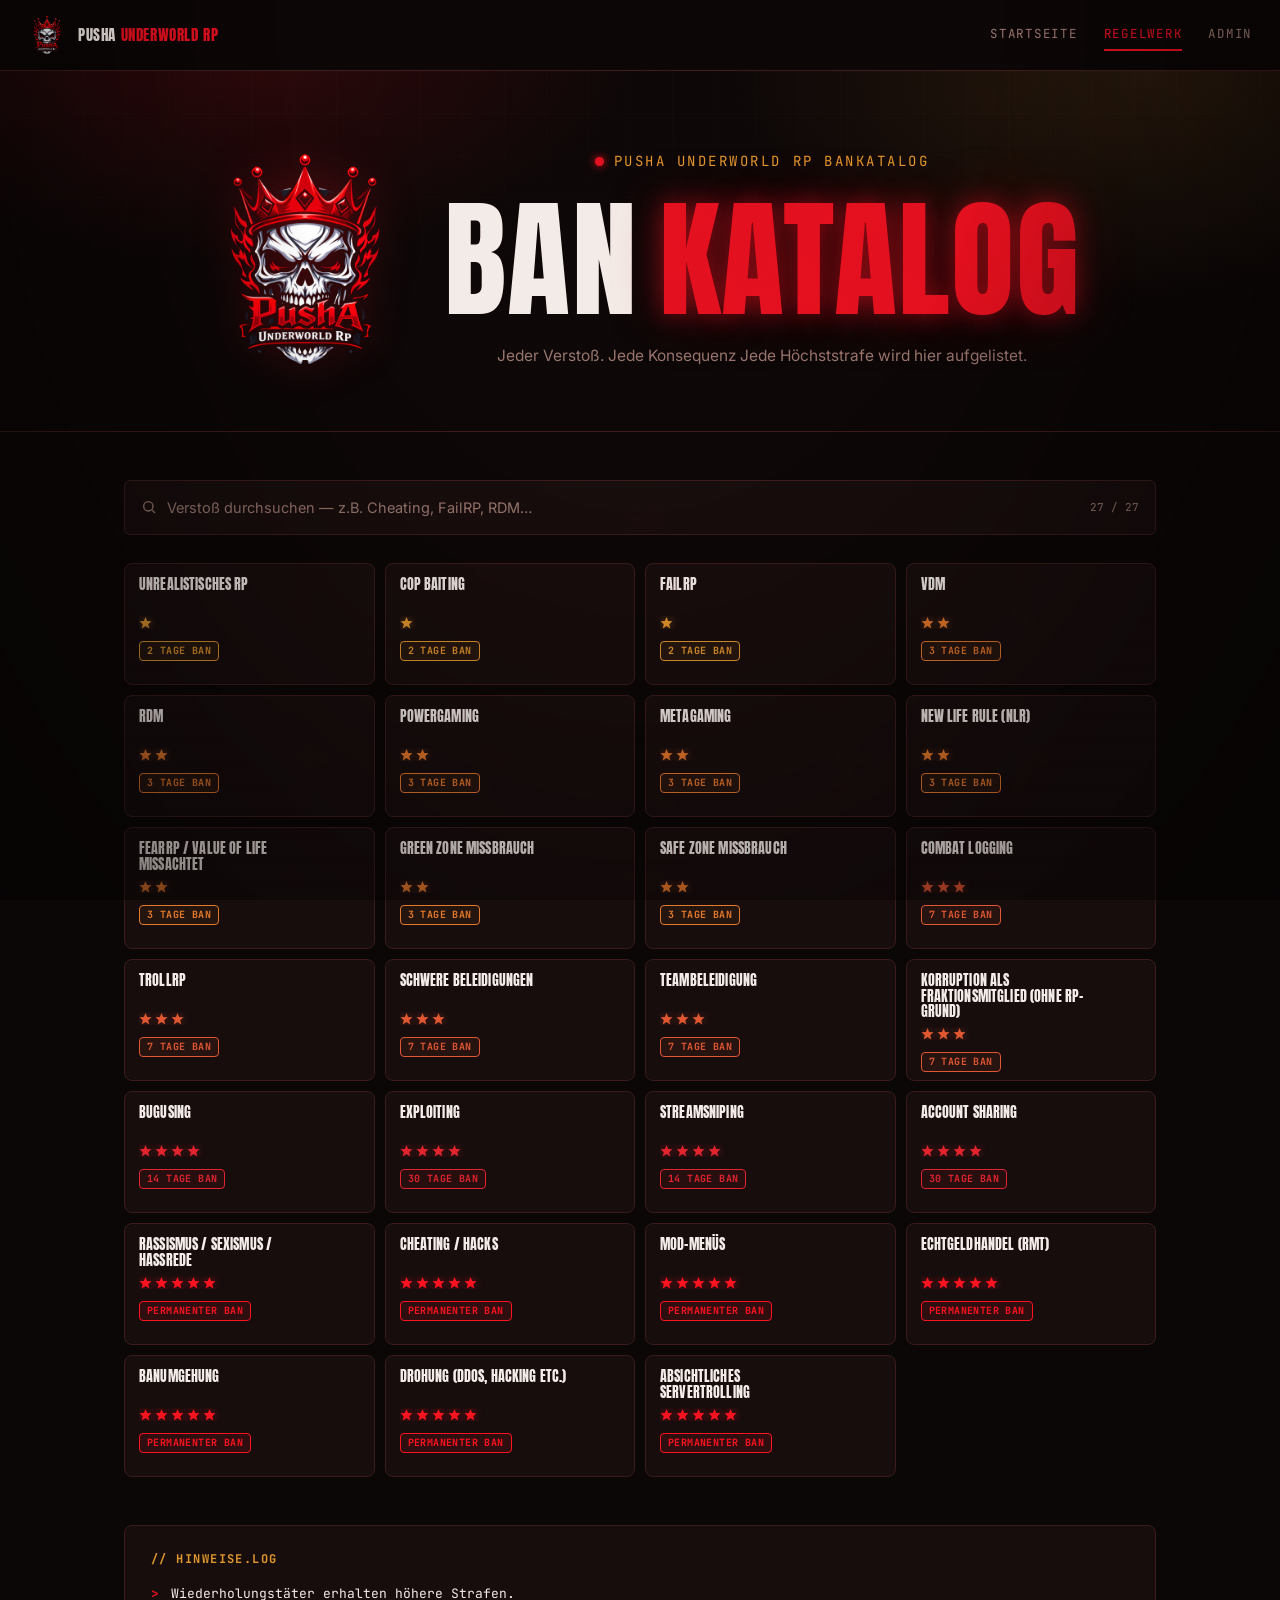
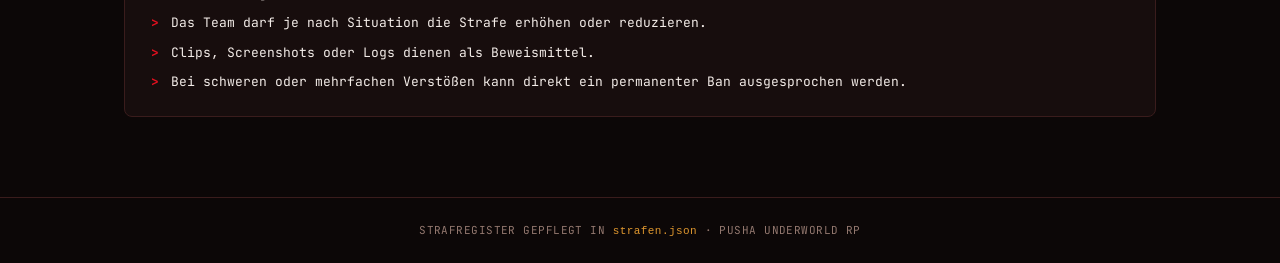
==== regelwerk.html @ 27826ed5 "Add files via upload" ====
<!DOCTYPE html>
<html lang="de">
<head>
<meta charset="UTF-8">
<meta name="viewport" content="width=device-width, initial-scale=1.0">
<title>BAN KATALOG  PUSHA UNDERWORLD RP</title>
<link rel="preconnect" href="https://fonts.googleapis.com">
<link href="https://fonts.googleapis.com/css2?family=Anton&family=Inter:wght@400;500;600;700&family=JetBrains+Mono:wght@400;500;700&display=swap" rel="stylesheet">
<link rel="stylesheet" href="style.css?v=21">
<link rel="icon" type="image/x-icon" href="favicon.ico">
<link rel="icon" type="image/png" sizes="32x32" href="favicon-32x32.png">
<link rel="icon" type="image/png" sizes="16x16" href="favicon-16x16.png">
<link rel="apple-touch-icon" sizes="180x180" href="apple-touch-icon.png">
</head>
<body>

<div class="scanlines"></div>
<div class="grain"></div>
<div class="vignette"></div>

<nav class="topnav">
  <a href="index.html" class="topnav-brand">
    <img src="logo.png" alt="Pusha Underworld RP Logo">
    <span>PUSHA <em>UNDERWORLD RP</em></span>
  </a>
  <div class="topnav-links">
    <a href="index.html">Startseite</a>
    <a href="regelwerk.html" class="is-active">Regelwerk</a>
    <a href="#" id="navAdminBtn">Admin</a>
  </div>
</nav>

<div id="appContent" class="app-content">

<header class="hero">
  <div class="hero-inner">
    <div class="hero-top">
      <img src="logo.png" alt="Pusha Underworld RP Logo" class="hero-logo">
      <div class="hero-copy">
        <div class="hero-eyebrow">
          <span class="dot"></span> PUSHA UNDERWORLD RP  BANKATALOG
        </div>
        <h1 class="hero-title">
          <span>BAN</span>
          <span class="accent" data-text="KATALOG">KATALOG</span>
        </h1>
        <p class="hero-sub">Jeder Verstoß. Jede Konsequenz Jede Höchststrafe wird hier aufgelistet.</p>
      </div>
    </div>
  </div>
  <div class="hero-grid" aria-hidden="true"></div>
</header>

<main class="main">

  <div class="search-bar">
    <svg class="search-icon" viewBox="0 0 24 24" aria-hidden="true"><circle cx="11" cy="11" r="7"/><line x1="21" y1="21" x2="16.65" y2="16.65"/></svg>
    <input id="search" type="text" placeholder="Verstoß durchsuchen — z.B. Cheating, FailRP, RDM…" autocomplete="off">
    <span class="search-count" id="resultCount"></span>
  </div>

  <div class="admin-toolbar">
    <button type="button" class="admin-btn primary" id="openAdminBtn">+ EINTRAG</button>
    <button type="button" class="admin-btn" id="openManageBtn">ADMIN BEREICH</button>
    <button type="button" class="admin-btn" id="sortByLevelBtn">NACH STERNEN SORTIEREN</button>
  </div>

  <div class="grid" id="cardGrid"></div>

  <p class="empty" id="emptyState" hidden>— Keine Treffer im Register —</p>

  <section class="log">
    <h2 class="log-title">// HINWEISE.LOG</h2>
    <ul id="hinweiseListe" class="log-list"></ul>
  </section>

</main>

<footer class="footer">
  <p>STRAFREGISTER GEPFLEGT IN <code>strafen.json</code> · PUSHA UNDERWORLD RP</p>
</footer>

</div>

<div class="shortcut-login" id="shortcutLogin" hidden>
  <div class="shortcut-head">
    <span>// ADMIN LOGIN</span>
    <button type="button" id="shortcutCloseBtn" aria-label="Schliessen">x</button>
  </div>
  <label>
    <span>Benutzer</span>
    <input id="shortcutAdminUser" type="text" placeholder="admin" autocomplete="username">
  </label>
  <label>
    <span>Passwort</span>
    <input id="shortcutAdminPassword" type="password" placeholder="Passwort" autocomplete="current-password">
  </label>
  <p class="login-error" id="shortcutLoginError" hidden>Falscher Benutzer oder falsches Passwort.</p>
  <button type="button" class="admin-btn primary" id="shortcutLoginBtn">Einloggen</button>
</div>

<div class="admin-overlay" id="adminOverlay" role="dialog" aria-modal="true" aria-label="Admin Bereich">
  <div class="admin-modal">
    <div class="admin-head">
      <div>
        <p class="admin-kicker">// COMMAND CENTER</p>
        <h2>BAN KATALOG ADMIN</h2>
      </div>
      <button type="button" class="admin-close" id="closeAdminBtn" aria-label="Schliessen">x</button>
    </div>

    <div class="admin-login" id="adminLogin">
      <div class="login-box">
        <p class="admin-kicker">// LOGIN</p>
        <h3>Admin Zugang</h3>
        <label>
          <span>Benutzer</span>
          <input id="adminUser" type="text" placeholder="admin" autocomplete="username">
        </label>
        <label>
          <span>Passwort</span>
          <input id="adminPassword" type="password" placeholder="Passwort" autocomplete="current-password">
        </label>
        <p class="login-error" id="adminLoginError" hidden>Falscher Benutzer oder falsches Passwort.</p>
        <button type="button" class="admin-btn primary" id="adminLoginBtn">Einloggen</button>
      </div>
    </div>

    <div class="admin-dashboard" id="adminDashboard" hidden>
      <div class="command-top">
        <div>
          <p class="admin-kicker">// LIVE STATUS</p>
          <h3>Command Center</h3>
        </div>
        <button type="button" class="admin-btn danger" id="adminLogoutBtn">Logout</button>
      </div>

      <div class="command-grid">
        <div class="command-card">
          <span class="command-label">Eintraege</span>
          <strong id="dashTotal">0</strong>
          <small>aktive Regeln im Katalog</small>
        </div>
        <div class="command-card">
          <span class="command-label">Hoechstes Level</span>
          <strong id="dashMaxLevel">0</strong>
          <small>maximale Stern-Stufe</small>
        </div>
        <div class="command-card">
          <span class="command-label">Admin Session</span>
          <strong id="dashSession">OFF</strong>
          <small id="dashSessionMeta">nicht eingeloggt</small>
        </div>
        <div class="command-card">
          <span class="command-label">Speicher</span>
          <strong id="dashStorage">JSON</strong>
          <small>lokal + Export</small>
        </div>
      </div>

      <div class="quick-actions">
        <button type="button" class="admin-btn primary" id="dashNewBtn">+ Neuer Eintrag</button>
        <button type="button" class="admin-btn" id="dashExportBtn">JSON Export</button>
        <button type="button" class="admin-btn" id="dashRestoreBtn">Wiederherstellen</button>
        <button type="button" class="admin-btn danger" id="dashResetBtn">Reset</button>
      </div>

      <div class="security-panel">
        <div class="admin-list-head compact">
          <h3>Admin Passwort</h3>
        </div>
        <div class="password-grid">
          <label>
            <span>Aktuelles Passwort</span>
            <input id="currentAdminPass" type="password" autocomplete="current-password">
          </label>
          <label>
            <span>Neues Passwort</span>
            <input id="newAdminPass" type="password" autocomplete="new-password">
          </label>
          <label>
            <span>Neues Passwort wiederholen</span>
            <input id="repeatAdminPass" type="password" autocomplete="new-password">
          </label>
          <button type="button" class="admin-btn primary" id="changeAdminPassBtn">Passwort ändern</button>
        </div>
        <p class="password-status" id="passwordStatus" hidden></p>
      </div>

      <div class="activity-panel">
        <div class="admin-list-head compact">
          <h3>Aktivitaetsprotokoll</h3>
          <button type="button" class="admin-btn small" id="clearLogBtn">Log leeren</button>
        </div>
        <div class="activity-log" id="activityLog"></div>
      </div>

      <div class="entry-editor">
        <div class="admin-list-head compact">
          <h3 id="adminTitle">Eintrag bearbeiten</h3>
        </div>

    <form class="admin-form" id="entryForm">
      <input type="hidden" id="entryIndex">
      <label>
        <span>Verstoss</span>
        <input id="entryName" type="text" placeholder="z.B. FailRP" autocomplete="off" required>
      </label>
      <label>
        <span>Strafe</span>
        <input id="entryPenalty" type="text" placeholder="z.B. 3 Tage Ban" autocomplete="off" required>
      </label>
      <label>
        <span>Level</span>
        <select id="entryLevel" required>
          <option value="1">1 Stern</option>
          <option value="2">2 Sterne</option>
          <option value="3">3 Sterne</option>
          <option value="4">4 Sterne</option>
          <option value="5">5 Sterne</option>
        </select>
      </label>
      <div class="admin-actions">
        <button type="button" class="admin-btn" id="newEntryBtn">Neu</button>
        <button type="submit" class="admin-btn primary">Speichern</button>
      </div>
    </form>

    <div class="admin-list-head">
      <h3>Eintraege</h3>
      <div>
        <button type="button" class="admin-btn small" id="exportBtn">JSON Export</button>
        <button type="button" class="admin-btn small" id="restoreBtn">Wiederherstellen</button>
        <button type="button" class="admin-btn small danger" id="resetBtn">Reset</button>
      </div>
    </div>
    <div class="admin-list" id="adminList"></div>
      </div>
    </div>
  </div>
</div>

<script src="script.js?v=15"></script>
</body>
</html>
---- style.css ----
:root{
  --bg: #0c0707;
  --panel: #170d0d;
  --panel-2: #1d1212;
  --line: #3a1c1c;
  --text: #f3ece8;
  --muted: #93786f;
  --pink: #e3101f;
  --cyan: #e0982f;
  --amber: #e0982f;
  --display: 'Anton', sans-serif;
  --body: 'Inter', sans-serif;
  --mono: 'JetBrains Mono', monospace;
}

*{ box-sizing: border-box; }
html{ scroll-behavior: smooth; }

body{
  margin:0;
  background: var(--bg);
  color: var(--text);
  font-family: var(--body);
  line-height: 1.5;
  position: relative;
  overflow-x: hidden;
}

/* Atmosphere layers */
.scanlines{
  position: fixed; inset:0; pointer-events:none; z-index: 50;
  background: repeating-linear-gradient(
    to bottom, rgba(255,255,255,.02) 0px, rgba(255,255,255,.02) 1px,
    transparent 1px, transparent 3px
  );
  mix-blend-mode: overlay;
}
.grain{
  position: fixed; inset:0; pointer-events:none; z-index: 48;
  opacity: .15; mix-blend-mode: overlay;
  background-image: url("data:image/svg+xml,%3Csvg xmlns='http://www.w3.org/2000/svg' width='180' height='180'%3E%3Cfilter id='n'%3E%3CfeTurbulence type='fractalNoise' baseFrequency='0.012' numOctaves='4' stitchTiles='stitch'/%3E%3CfeColorMatrix type='matrix' values='1 0 0 0 0.3  0 0 0 0 0.02  0 0 0 0 0.02  0 0 0 0.5 0'/%3E%3C/filter%3E%3Crect width='100%25' height='100%25' filter='url(%23n)'/%3E%3C/svg%3E");
}
.vignette{
  position: fixed; inset:0; pointer-events:none; z-index: 49;
  background: radial-gradient(ellipse at 50% 0%, transparent 40%, rgba(0,0,0,.55) 100%);
}

/* ── Lock screen ───────────────────────────────────────── */
.lock-screen{
  position: fixed; inset: 0; z-index: 100;
  display:flex; align-items:center; justify-content:center;
  background:
    radial-gradient(circle at 30% 20%, rgba(227,16,31,.12), transparent 45%),
    radial-gradient(circle at 75% 80%, rgba(224,152,47,.10), transparent 45%),
    var(--bg);
  padding: 24px;
}
.lock-box{
  width: 100%; max-width: 380px;
  background: var(--panel);
  border: 1px solid var(--line);
  border-top: 2px solid var(--pink);
  padding: 36px 30px;
  text-align: center;
  box-shadow: 0 0 60px rgba(227,16,31,.08);
}
.lock-eyebrow{
  font-family: var(--mono);
  font-size: 10.5px;
  letter-spacing: .18em;
  color: var(--pink);
  margin-bottom: 18px;
}
.lock-icon{
  width: 30px; height: 30px;
  fill: none; stroke: var(--cyan); stroke-width: 1.6;
  margin-bottom: 14px;
  filter: drop-shadow(0 0 6px rgba(224,152,47,.5));
}
.lock-logo{
  width: 72px; height: 72px;
  object-fit: contain;
  margin-bottom: 14px;
  filter: drop-shadow(0 0 14px rgba(227,16,31,.35));
}
.lock-title{
  font-family: var(--display);
  text-transform: uppercase;
  letter-spacing: .04em;
  font-size: 26px;
  margin: 0 0 8px;
}
.lock-sub{ color: var(--muted); font-size: 13px; margin: 0 0 22px; }
.lock-box input{
  width: 100%;
  background: var(--panel-2);
  border: 1px solid var(--line);
  color: var(--text);
  font-family: var(--mono);
  font-size: 14px;
  letter-spacing: .1em;
  padding: 12px 14px;
  border-radius: 4px;
  outline: none;
  margin-bottom: 14px;
  text-align: center;
}
.lock-box input:focus{ border-color: var(--cyan); }
.lock-btn{
  width: 100%;
  background: var(--pink);
  color: #fff;
  border: none;
  font-family: var(--mono);
  font-weight: 700;
  font-size: 12.5px;
  letter-spacing: .08em;
  text-transform: uppercase;
  padding: 13px;
  border-radius: 4px;
  cursor: pointer;
  transition: filter .15s ease, box-shadow .15s ease;
  box-shadow: 0 0 20px rgba(227,16,31,.35);
}
.lock-btn:hover{ filter: brightness(1.1); }
.lock-error{ color: var(--pink); font-size: 12px; font-family: var(--mono); margin: 14px 0 0; }

/* ── Hero ──────────────────────────────────────────────── */
.hero{
  position: relative;
  padding: 80px 24px 64px;
  overflow: hidden;
  background:
    radial-gradient(ellipse 700px 380px at 18% -10%, rgba(227,16,31,.16), transparent 60%),
    radial-gradient(ellipse 700px 380px at 90% 0%, rgba(224,152,47,.12), transparent 60%),
    var(--bg);
  border-bottom: 1px solid var(--line);
}
.hero-grid{
  position:absolute; inset:0; z-index:0; opacity:.25;
  background-image:
    linear-gradient(rgba(224,152,47,.08) 1px, transparent 1px),
    linear-gradient(90deg, rgba(224,152,47,.08) 1px, transparent 1px);
  background-size: 42px 42px;
  mask-image: linear-gradient(to bottom, black, transparent 85%);
}
.hero-inner{
  position: relative;
  z-index: 1;
  max-width: 880px;
  margin: 0 auto;
  text-align: center;
}
.hero-eyebrow{
  display: flex;
  width: fit-content;
  align-items:center; gap:10px;
  margin: 0 auto 28px;
  font-family: var(--mono);
  font-size: 14px;
  letter-spacing: .18em;
  text-transform: uppercase;
  color: var(--cyan);
  justify-content: center;
}
.dot{
  width:9px; height:9px; border-radius:50%;
  background: var(--pink);
  box-shadow: 0 0 8px var(--pink);
  animation: pulse 1.8s ease-in-out infinite;
}
@keyframes pulse{ 0%,100%{ opacity:1; } 50%{ opacity:.35; } }

.hero-top{
  display: flex;
  width: fit-content;
  max-width: 100%;
  margin: 0 auto;
  align-items: center;
  justify-content: center;
  gap: 34px;
}
.hero-copy{
  display: flex;
  flex-direction: column;
  align-items: center;
  min-width: 0;
}
.hero-logo{
  width: 210px; height: 210px;
  object-fit: contain;
  flex: none;
  filter: drop-shadow(0 0 22px rgba(227,16,31,.35));
}

.hero-title{
  display: flex;
  align-items: baseline;
  justify-content: center;
  gap: .16em;
  margin: 0;
  text-align: center;
  font-family: var(--display);
  text-transform: uppercase;
  font-weight: 400;
  line-height: .92;
  font-size: clamp(56px, 13vw, 130px);
  letter-spacing: .01em;
}
.hero-title span{ color: var(--text); }
.hero-title .accent{
  color: var(--pink);
  text-shadow: 0 0 24px rgba(227,16,31,.5), 0 0 60px rgba(227,16,31,.25);
  position: relative;
}

.hero-sub{
  max-width: 56ch;
  color: var(--muted);
  font-size: 15.5px;
  margin: 24px 0 0;
  text-align: center;
}

/* ── Main ──────────────────────────────────────────────── */
.main{ max-width: 1080px; margin: 0 auto; padding: 48px 24px 80px; position: relative; z-index: 2; }

.search-bar{
  position: relative;
  display:flex; align-items:center; gap: 10px;
  background: var(--panel);
  border: 1px solid var(--line);
  border-radius: 6px;
  padding: 4px 16px;
  margin-bottom: 28px;
  transition: border-color .15s ease, box-shadow .15s ease;
}
.search-bar:focus-within{
  border-color: var(--cyan);
  box-shadow: 0 0 0 3px rgba(224,152,47,.08);
}
.search-icon{ width:16px; height:16px; fill:none; stroke: var(--muted); stroke-width:2; flex:none; }
.search-bar input{
  flex: 1;
  background: transparent;
  border: none;
  color: var(--text);
  font-family: var(--body);
  font-size: 14.5px;
  padding: 14px 0;
  outline: none;
}
.search-bar input::placeholder{ color: var(--muted); }
.search-count{
  font-family: var(--mono);
  font-size: 11px;
  color: var(--muted);
  white-space: nowrap;
}

/* ── Card grid ─────────────────────────────────────────── */
.grid{
  display: grid;
  grid-template-columns: repeat(auto-fill, minmax(240px, 1fr));
  align-items: stretch;
  grid-auto-rows: 122px;
  gap: 10px;
  perspective: 900px;
}

.card{
  position: relative;
  display: block;
  min-height: 0;
  height: 100%;
  background: var(--panel);
  border: 1px solid var(--line);
  border-radius: 8px;
  padding: 13px 14px;
  overflow: visible;
  transform-style: preserve-3d;
  transition: border-color .18s ease, transform .18s ease, box-shadow .18s ease, opacity .18s ease;
  animation: rise .35s ease both;
}
.card:hover{
  border-color: var(--card-color, var(--cyan));
  transform: translateY(-3px) rotateX(2deg) rotateY(-2deg);
  box-shadow: 0 8px 28px -10px var(--card-glow, rgba(224,152,47,.3));
}
.card-edit-btn{
  position: absolute;
  top: 8px;
  right: 8px;
  z-index: 3;
  border: 1px solid rgba(224,152,47,.35);
  background: rgba(12,7,7,.72);
  color: var(--cyan);
  font-family: var(--mono);
  font-size: 9px;
  font-weight: 700;
  letter-spacing: .08em;
  border-radius: 4px;
  padding: 5px 7px;
  cursor: pointer;
}
.card-edit-btn:hover{
  border-color: var(--pink);
  color: #fff;
  background: var(--pink);
}
.card[draggable="true"],
.admin-row[draggable="true"]{
  cursor: grab;
}
.card.is-dragging,
.admin-row.is-dragging{
  cursor: grabbing;
  opacity: .45;
  transform: scale(.96) rotateX(8deg) rotateY(-8deg);
}
.card.is-drop-before,
.card.is-drop-after,
.admin-row.is-drop-before,
.admin-row.is-drop-after{
  border-color: var(--cyan);
  transform: translateY(-4px) scale(1.03) rotateX(4deg);
  box-shadow: 0 0 0 2px rgba(224,152,47,.22), 0 18px 42px -18px rgba(224,152,47,.35);
}
.card.is-drop-before::before,
.card.is-drop-after::after{
  content: "";
  position: absolute;
  top: 10px;
  bottom: 10px;
  width: 3px;
  border-radius: 999px;
  background: var(--cyan);
  box-shadow: 0 0 14px rgba(224,152,47,.7);
}
.card.is-drop-before::before{ left: -7px; }
.card.is-drop-after::after{ right: -7px; }
.admin-row.is-drop-before::before,
.admin-row.is-drop-after::after{
  content: "";
  position: absolute;
  left: 10px;
  right: 10px;
  height: 3px;
  border-radius: 999px;
  background: var(--cyan);
  box-shadow: 0 0 14px rgba(224,152,47,.7);
}
.admin-row.is-drop-before::before{ top: -6px; }
.admin-row.is-drop-after::after{ bottom: -6px; }
@keyframes rise{
  from{ opacity:0; transform: translateY(8px); }
  to{ opacity:1; transform: translateY(0); }
}

.card-name{
  font-family: var(--display);
  font-weight: 400;
  text-transform: uppercase;
  font-size: 14px;
  letter-spacing: .01em;
  margin: 0 0 7px;
  line-height: 1.12;
  min-height: 32px;
  max-height: none;
  padding-right: 48px;
  color: var(--text);
  overflow-wrap: anywhere;
  overflow: visible;
}

.stars{
  display:flex;
  align-items:flex-start;
  gap: 3px;
  height: 13px;
  min-height: 13px;
  max-height: 13px;
  margin-bottom: 7px;
  overflow: hidden;
}
.stars svg{
  display:block;
  flex:0 0 13px;
  width: 13px;
  height: 13px;
}
.stars svg.filled{ fill: var(--card-color, var(--cyan)); filter: drop-shadow(0 0 4px var(--card-glow, rgba(224,152,47,.5))); }
.stars svg.empty{ fill: none; stroke: var(--line); stroke-width: 1.5; }

.card-tag{
  display:inline-block;
  max-width: 100%;
  font-family: var(--mono);
  font-size: 10px;
  font-weight: 700;
  letter-spacing: .04em;
  text-transform: uppercase;
  line-height: 1.25;
  overflow-wrap: anywhere;
  color: var(--card-color, var(--cyan));
  border: 1px solid var(--card-color, var(--cyan));
  background: var(--card-bg, rgba(224,152,47,.06));
  border-radius: 4px;
  padding: 3px 7px;
}

.admin-toolbar{
  display:none;
  justify-content:flex-end;
  gap:10px;
  flex-wrap:wrap;
  margin: -12px 0 24px;
}
.admin-toolbar.is-visible{ display:flex; }
.admin-btn{
  border:1px solid var(--line);
  background:var(--panel);
  color:var(--text);
  font-family:var(--mono);
  font-size:11px;
  font-weight:700;
  letter-spacing:.08em;
  text-transform:uppercase;
  border-radius:4px;
  padding:10px 14px;
  cursor:pointer;
  transition:border-color .15s ease, color .15s ease, background .15s ease, transform .15s ease;
}
.admin-btn:hover{
  border-color:var(--cyan);
  color:var(--cyan);
  transform:translateY(-1px);
}
.admin-btn:disabled{
  cursor:not-allowed;
  opacity:.42;
  transform:none;
}
.admin-btn:disabled:hover{
  border-color:var(--line);
  color:var(--text);
}
.admin-btn.primary{
  background:var(--pink);
  border-color:var(--pink);
  color:#fff;
  box-shadow:0 0 18px rgba(227,16,31,.22);
}
.admin-btn.primary:hover{
  color:#fff;
  filter:brightness(1.08);
}
.admin-btn.small{
  padding:8px 10px;
  font-size:10px;
}
.admin-btn.danger{
  border-color:rgba(227,16,31,.55);
  color:var(--pink);
}

.shortcut-login{
  position:fixed;
  top:18px;
  right:18px;
  z-index:130;
  width:min(340px, calc(100vw - 36px));
  background:var(--panel);
  border:1px solid var(--line);
  border-top:2px solid var(--pink);
  border-radius:8px;
  padding:16px;
  box-shadow:0 18px 60px rgba(0,0,0,.55);
}
.shortcut-head{
  display:flex;
  justify-content:space-between;
  align-items:center;
  gap:12px;
  margin-bottom:14px;
}
.shortcut-head span{
  color:var(--cyan);
  font-family:var(--mono);
  font-size:11px;
  letter-spacing:.14em;
}
.shortcut-head button{
  width:28px;
  height:28px;
  border:1px solid var(--line);
  background:transparent;
  color:var(--muted);
  border-radius:4px;
  cursor:pointer;
}
.shortcut-head button:hover{ color:var(--pink); border-color:var(--pink); }
.shortcut-login label{
  display:flex;
  flex-direction:column;
  gap:7px;
  margin-bottom:12px;
}
.shortcut-login label span{
  color:var(--muted);
  font-family:var(--mono);
  font-size:10px;
  letter-spacing:.12em;
  text-transform:uppercase;
}
.shortcut-login input{
  width:100%;
  background:var(--panel-2);
  border:1px solid var(--line);
  color:var(--text);
  font-family:var(--body);
  font-size:14px;
  padding:11px 12px;
  border-radius:4px;
  outline:none;
}
.shortcut-login input:focus{ border-color:var(--cyan); }
.shortcut-login .admin-btn{ width:100%; margin-top:2px; }

.admin-overlay{
  display:none;
  position:fixed;
  inset:0;
  z-index:120;
  align-items:center;
  justify-content:center;
  padding:24px;
  background:rgba(0,0,0,.82);
  backdrop-filter:blur(8px);
}
.admin-overlay.open{ display:flex; }
.admin-modal{
  width:100%;
  max-width:980px;
  max-height:90vh;
  overflow:auto;
  background:var(--panel);
  border:1px solid var(--line);
  border-top:2px solid var(--pink);
  border-radius:8px;
  box-shadow:0 24px 80px rgba(0,0,0,.55);
}
.admin-head{
  display:flex;
  align-items:flex-start;
  justify-content:space-between;
  gap:20px;
  padding:24px 26px 18px;
  border-bottom:1px solid var(--line);
}
.admin-kicker{
  margin:0 0 6px;
  color:var(--cyan);
  font-family:var(--mono);
  font-size:11px;
  letter-spacing:.16em;
}
.admin-head h2{
  margin:0;
  font-family:var(--display);
  font-weight:400;
  font-size:30px;
  letter-spacing:.04em;
  text-transform:uppercase;
}
.admin-close{
  width:36px;
  height:36px;
  border:1px solid var(--line);
  background:transparent;
  color:var(--muted);
  border-radius:4px;
  cursor:pointer;
  font-size:18px;
}
.admin-close:hover{ border-color:var(--pink); color:var(--pink); }
.admin-login{
  padding:30px 26px;
  display:flex;
  justify-content:center;
}
.login-box{
  width:100%;
  max-width:380px;
  background:var(--panel-2);
  border:1px solid var(--line);
  border-top:2px solid var(--cyan);
  border-radius:6px;
  padding:24px;
}
.login-box h3,
.command-top h3{
  margin:0;
  font-family:var(--display);
  font-weight:400;
  font-size:28px;
  letter-spacing:.04em;
  text-transform:uppercase;
}
.login-box label{
  display:flex;
  flex-direction:column;
  gap:8px;
  margin-top:16px;
}
.login-box span{
  font-family:var(--mono);
  font-size:11px;
  letter-spacing:.12em;
  text-transform:uppercase;
  color:var(--muted);
}
.login-box input{
  width:100%;
  background:var(--panel);
  border:1px solid var(--line);
  color:var(--text);
  font-family:var(--body);
  font-size:14px;
  padding:12px 13px;
  border-radius:4px;
  outline:none;
}
.login-box input:focus{ border-color:var(--cyan); }
.login-box .admin-btn{ width:100%; margin-top:16px; }
.login-error{
  margin:12px 0 0;
  color:var(--pink);
  font-family:var(--mono);
  font-size:11px;
}
.admin-dashboard{ padding:22px 26px 26px; }
.command-top{
  display:flex;
  justify-content:space-between;
  align-items:flex-start;
  gap:16px;
  margin-bottom:18px;
}
.command-grid{
  display:grid;
  grid-template-columns:repeat(auto-fit,minmax(190px,1fr));
  gap:12px;
  margin-bottom:18px;
}
.command-card{
  background:var(--panel-2);
  border:1px solid var(--line);
  border-radius:6px;
  padding:16px 18px;
}
.command-label{
  display:block;
  color:var(--muted);
  font-family:var(--mono);
  font-size:10px;
  letter-spacing:.12em;
  text-transform:uppercase;
  margin-bottom:8px;
}
.command-card strong{
  display:block;
  color:var(--cyan);
  font-family:var(--display);
  font-weight:400;
  font-size:38px;
  line-height:1;
}
.command-card small{
  display:block;
  color:var(--text);
  opacity:.72;
  font-family:var(--mono);
  font-size:11px;
  margin-top:8px;
}
.quick-actions{
  display:flex;
  gap:10px;
  flex-wrap:wrap;
  margin-bottom:18px;
  padding-bottom:18px;
  border-bottom:1px solid var(--line);
}
.activity-panel,
.security-panel,
.entry-editor{
  background:rgba(29,18,18,.55);
  border:1px solid var(--line);
  border-radius:6px;
  margin-bottom:18px;
}
.password-grid{
  display:grid;
  grid-template-columns:repeat(3, minmax(0, 1fr)) auto;
  gap:12px;
  align-items:end;
  padding:0 18px 18px;
}
.password-grid label{
  display:flex;
  flex-direction:column;
  gap:8px;
}
.password-grid span{
  font-family:var(--mono);
  font-size:10px;
  letter-spacing:.12em;
  text-transform:uppercase;
  color:var(--muted);
}
.password-grid input{
  width:100%;
  background:var(--panel-2);
  border:1px solid var(--line);
  color:var(--text);
  font-family:var(--body);
  font-size:14px;
  padding:11px 12px;
  border-radius:4px;
  outline:none;
}
.password-grid input:focus{ border-color:var(--cyan); }
.password-status{
  margin:0 18px 18px;
  color:var(--pink);
  font-family:var(--mono);
  font-size:11px;
}
.password-status.is-ok{ color:var(--cyan); }
.admin-list-head.compact{ padding:16px 18px 10px; }
.activity-log{
  display:flex;
  flex-direction:column;
  gap:6px;
  max-height:170px;
  overflow:auto;
  padding:0 18px 18px;
}
.activity-row{
  display:grid;
  grid-template-columns:120px 92px 1fr;
  gap:10px;
  align-items:center;
  background:var(--panel-2);
  border:1px solid var(--line);
  border-radius:4px;
  padding:9px 10px;
  font-family:var(--mono);
  font-size:11px;
}
.activity-action{ color:var(--cyan); font-weight:700; }
.activity-detail{ color:var(--text); overflow-wrap:anywhere; }
.admin-form{
  display:grid;
  grid-template-columns:1.4fr 1fr 150px;
  gap:16px;
  padding:22px 26px;
  border-bottom:1px solid var(--line);
}
.admin-form label{
  display:flex;
  flex-direction:column;
  gap:8px;
}
.admin-form span{
  font-family:var(--mono);
  font-size:11px;
  letter-spacing:.12em;
  text-transform:uppercase;
  color:var(--muted);
}
.admin-form input,
.admin-form select{
  width:100%;
  background:var(--panel-2);
  border:1px solid var(--line);
  color:var(--text);
  font-family:var(--body);
  font-size:14px;
  padding:12px 13px;
  border-radius:4px;
  outline:none;
}
.admin-form input:focus,
.admin-form select:focus{ border-color:var(--cyan); }
.admin-actions{
  grid-column:1/-1;
  display:flex;
  justify-content:flex-end;
  gap:10px;
}
.admin-list-head{
  display:flex;
  align-items:center;
  justify-content:space-between;
  gap:14px;
  padding:20px 26px 12px;
}
.admin-list-head h3{
  margin:0;
  font-family:var(--mono);
  color:var(--cyan);
  font-size:12px;
  letter-spacing:.12em;
  text-transform:uppercase;
}
.admin-list-head div{ display:flex; gap:8px; flex-wrap:wrap; }
.admin-list{
  padding:0 26px 26px;
  display:flex;
  flex-direction:column;
  gap:8px;
}
.admin-row{
  position:relative;
  display:grid;
  grid-template-columns:1fr auto;
  gap:12px;
  align-items:center;
  background:var(--panel-2);
  border:1px solid var(--line);
  border-radius:6px;
  padding:12px 14px;
}
.admin-row-title{
  margin:0 0 5px;
  font-family:var(--display);
  font-size:17px;
  font-weight:400;
  text-transform:uppercase;
  line-height:1.1;
}
.admin-row-meta{
  color:var(--muted);
  font-family:var(--mono);
  font-size:11px;
}
.admin-row-actions{
  display:flex;
  gap:8px;
  flex-wrap:wrap;
  justify-content:flex-end;
}

.empty{
  text-align:center;
  color: var(--muted);
  font-family: var(--mono);
  font-size: 13px;
  padding: 60px 0;
  letter-spacing: .05em;
}

/* ── Hinweise log ──────────────────────────────────────── */
.log{
  margin-top: 48px;
  background: var(--panel);
  border: 1px solid var(--line);
  border-radius: 8px;
  padding: 24px 26px;
}
.log-title{
  font-family: var(--mono);
  font-size: 12px;
  letter-spacing: .12em;
  color: var(--cyan);
  margin: 0 0 16px;
  text-transform: uppercase;
}
.log-list{
  margin: 0; padding: 0;
  list-style: none;
  display: flex; flex-direction: column; gap: 10px;
}
.log-list li{
  font-family: var(--mono);
  font-size: 13px;
  color: var(--text);
  padding-left: 20px;
  position: relative;
}
.log-list li::before{
  content: '>';
  position: absolute; left: 0;
  color: var(--pink);
  font-weight: 700;
}

.footer{
  border-top: 1px solid var(--line);
  padding: 24px;
  text-align:center;
}
.footer p{
  margin:0; color: var(--muted); font-size: 11px;
  font-family: var(--mono);
  letter-spacing: .04em;
}
.footer code{ color: var(--cyan); }

:focus-visible{ outline: 2px solid var(--cyan); outline-offset: 2px; }

@media (max-width: 560px){
  .hero{ padding: 56px 20px 44px; }
  .hero-top{ gap: 16px; }
  .hero-logo{ width: 120px; height: 120px; }
  .hero-title{ gap: .12em; }
  .hero-sub{ font-size: 13px; max-width: 34ch; }
  .grid{ grid-template-columns: 1fr; }
  .admin-toolbar.is-visible{ display:flex; justify-content:stretch; }
  .admin-toolbar .admin-btn{ flex:1; }
  .admin-overlay{ padding:12px; }
  .admin-head{ padding:20px 18px 16px; }
  .admin-dashboard{ padding:18px; }
  .command-top{ flex-direction:column; }
  .password-grid{ grid-template-columns:1fr; }
  .admin-form{ grid-template-columns:1fr; padding:18px; }
  .admin-list-head{ align-items:flex-start; flex-direction:column; padding:18px 18px 10px; }
  .admin-list{ padding:0 18px 18px; }
  .admin-row{ grid-template-columns:1fr; }
  .admin-row-actions{ justify-content:flex-start; }
  .activity-row{ grid-template-columns:1fr; }
}

@media (prefers-reduced-motion: reduce){
  html{ scroll-behavior: auto; }
  *{ animation: none !important; transition: none !important; }
}

/* ══════════════════════════════════════════════════════════════
   TOP NAVIGATION (Startseite + Regelwerk)
   ══════════════════════════════════════════════════════════════ */
.topnav{
  position: sticky; top: 0; z-index: 40;
  display: flex; align-items: center; justify-content: space-between;
  padding: 16px 28px;
  background: rgba(12,7,7,.88);
  backdrop-filter: blur(10px);
  border-bottom: 1px solid var(--line);
}
.topnav-brand{
  display: flex; align-items: center; gap: 12px;
  text-decoration: none;
  color: var(--text);
}
.topnav-brand img{ width: 38px; height: 38px; object-fit: contain; }
.topnav-brand span{
  font-family: var(--display);
  text-transform: uppercase;
  font-size: 15px;
  letter-spacing: .04em;
}
.topnav-brand span em{ color: var(--pink); font-style: normal; }
.topnav-links{ display: flex; align-items: center; gap: 26px; }
.topnav-links a{
  color: var(--muted);
  text-decoration: none;
  font-family: var(--mono);
  font-size: 12.5px;
  letter-spacing: .06em;
  text-transform: uppercase;
  transition: color .15s ease;
  padding: 6px 0;
  border-bottom: 2px solid transparent;
}
.topnav-links a:hover{ color: var(--text); }
.topnav-links a.is-active{ color: var(--pink); border-bottom-color: var(--pink); }

@media (max-width: 620px){
  .topnav{ padding: 14px 16px; }
  .topnav-brand span{ font-size: 12px; }
  .topnav-links{ gap: 14px; }
}

/* ══════════════════════════════════════════════════════════════
   SITE HERO (Startseite)
   ══════════════════════════════════════════════════════════════ */
.site-hero{
  position: relative;
  overflow: hidden;
  padding: 96px 24px 80px;
  text-align: center;
  background:
    radial-gradient(ellipse 900px 460px at 50% -10%, rgba(227,16,31,.18), transparent 62%),
    var(--bg);
  border-bottom: 1px solid var(--line);
}
.site-hero-inner{ position: relative; z-index: 1; max-width: 780px; margin: 0 auto; }
.site-hero-logo{
  width: 128px; height: 128px;
  object-fit: contain;
  margin: 0 auto 22px;
  filter: drop-shadow(0 0 30px rgba(227,16,31,.4));
}
.site-hero .hero-eyebrow{ justify-content: center; margin-bottom: 20px; }
.site-hero-title{
  margin: 0;
  font-family: var(--display);
  text-transform: uppercase;
  line-height: .95;
  font-size: clamp(38px, 8vw, 78px);
  letter-spacing: .01em;
}
.site-hero-title span{ display: inline-block; }
.site-hero-title .accent{
  color: var(--pink);
  text-shadow: 0 0 24px rgba(227,16,31,.5), 0 0 60px rgba(227,16,31,.25);
}
.site-hero-sub{
  max-width: 54ch;
  margin: 22px auto 0;
  color: var(--muted);
  font-size: 15.5px;
}
.site-hero-cta{
  display: flex; justify-content: center; gap: 14px;
  margin-top: 32px;
  flex-wrap: wrap;
}
.cta-btn{
  display: inline-block;
  font-family: var(--mono);
  font-weight: 700;
  font-size: 12.5px;
  letter-spacing: .06em;
  text-transform: uppercase;
  text-decoration: none;
  color: var(--text);
  border: 1px solid var(--line);
  background: var(--panel);
  padding: 14px 26px;
  border-radius: 6px;
  transition: border-color .15s ease, transform .15s ease;
}
.cta-btn:hover{ border-color: var(--cyan); transform: translateY(-1px); }
.cta-btn.primary{
  background: var(--pink);
  border-color: var(--pink);
  color: #fff;
  box-shadow: 0 0 24px rgba(227,16,31,.35);
}
.cta-btn.primary:hover{ filter: brightness(1.08); }
.cta-btn.small{ padding: 10px 18px; font-size: 11.5px; }

/* ══════════════════════════════════════════════════════════════
   STATS STRIP
   ══════════════════════════════════════════════════════════════ */
.stats-strip{
  display: grid;
  grid-template-columns: repeat(4, 1fr);
  border-bottom: 1px solid var(--line);
}
.stat{
  padding: 26px 16px;
  text-align: center;
  border-left: 1px solid var(--line);
}
.stat:first-child{ border-left: none; }
.stat strong{
  display: block;
  font-family: var(--display);
  font-size: 22px;
  color: var(--pink);
  text-transform: uppercase;
}
.stat span{
  display: block;
  margin-top: 4px;
  font-family: var(--mono);
  font-size: 11px;
  color: var(--muted);
  letter-spacing: .04em;
  text-transform: uppercase;
}
@media (max-width: 620px){
  .stats-strip{ grid-template-columns: repeat(2, 1fr); }
  .stat:nth-child(3){ border-left: none; }
}

/* ══════════════════════════════════════════════════════════════
   GENERIC SECTIONS
   ══════════════════════════════════════════════════════════════ */
.site-main{ max-width: 1080px; margin: 0 auto; }
.section{ padding: 64px 24px; border-bottom: 1px solid var(--line); }
.section-kicker{
  font-family: var(--mono);
  font-size: 11.5px;
  letter-spacing: .16em;
  color: var(--cyan);
  margin: 0 0 10px;
  text-transform: uppercase;
}
.section-title{
  font-family: var(--display);
  text-transform: uppercase;
  font-size: clamp(26px, 4vw, 38px);
  margin: 0 0 18px;
  letter-spacing: .01em;
}
.section-text{
  max-width: 68ch;
  color: var(--muted);
  font-size: 15px;
  line-height: 1.7;
}

.feature-grid{
  display: grid;
  grid-template-columns: repeat(auto-fill, minmax(220px, 1fr));
  gap: 16px;
  margin-top: 8px;
}
.feature-card{
  background: var(--panel);
  border: 1px solid var(--line);
  border-radius: 8px;
  padding: 22px;
  transition: border-color .15s ease, transform .15s ease;
}
.feature-card:hover{ border-color: var(--pink); transform: translateY(-2px); }
.feature-icon{
  color: var(--pink);
  font-size: 18px;
  margin-bottom: 10px;
}
.feature-card h3{
  font-family: var(--display);
  text-transform: uppercase;
  font-size: 16px;
  margin: 0 0 8px;
  letter-spacing: .01em;
}
.feature-card p{
  color: var(--muted);
  font-size: 13.5px;
  margin: 0;
  line-height: 1.55;
}

/* ══════════════════════════════════════════════════════════════
   CONNECT SECTION
   ══════════════════════════════════════════════════════════════ */
.connect-section{ border-bottom: none; }
.connect-grid{
  display: grid;
  grid-template-columns: repeat(auto-fill, minmax(230px, 1fr));
  gap: 16px;
  margin-top: 28px;
}
.connect-card{
  background: var(--panel);
  border: 1px solid var(--line);
  border-radius: 8px;
  padding: 24px;
}
.connect-card h3{
  font-family: var(--display);
  text-transform: uppercase;
  font-size: 17px;
  margin: 0 0 8px;
}
.connect-card p{
  color: var(--muted);
  font-size: 13.5px;
  margin: 0 0 16px;
  line-height: 1.5;
}
.connect-code{
  display: block;
  font-family: var(--mono);
  font-size: 13px;
  color: var(--cyan);
  background: var(--panel-2);
  border: 1px solid var(--line);
  border-radius: 5px;
  padding: 10px 12px;
}

/* ══════════════════════════════════════════════════════════════
   SITE FOOTER
   ══════════════════════════════════════════════════════════════ */
.site-footer{
  text-align: center;
  padding: 40px 24px;
  border-top: 1px solid var(--line);
}
.site-footer img{ width: 40px; height: 40px; object-fit: contain; margin-bottom: 10px; }
.site-footer p{
  font-family: var(--mono);
  font-size: 11px;
  color: var(--muted);
  letter-spacing: .05em;
  margin: 0 0 14px;
}
.footer-links{ display: flex; justify-content: center; gap: 20px; }
.footer-links a{
  color: var(--muted);
  font-family: var(--mono);
  font-size: 11.5px;
  text-decoration: none;
  text-transform: uppercase;
  letter-spacing: .04em;
}
.footer-links a:hover{ color: var(--pink); }
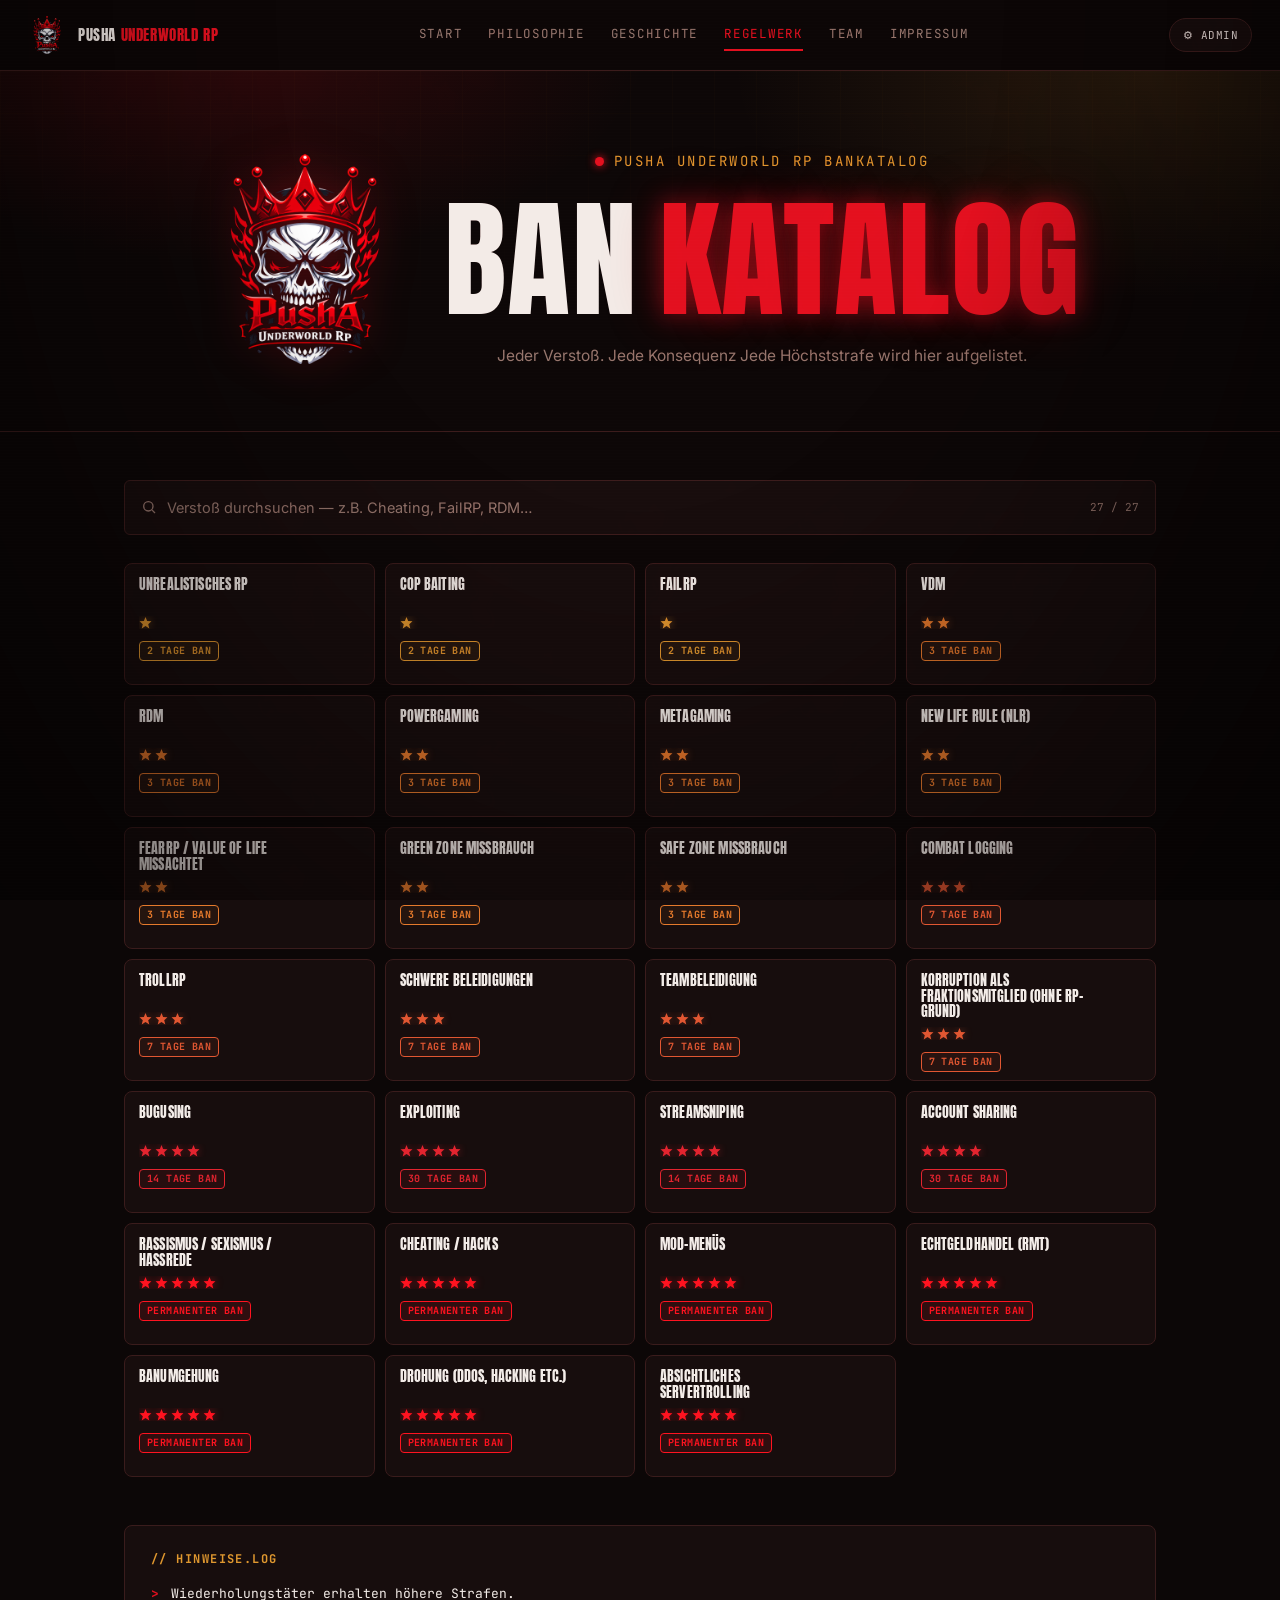
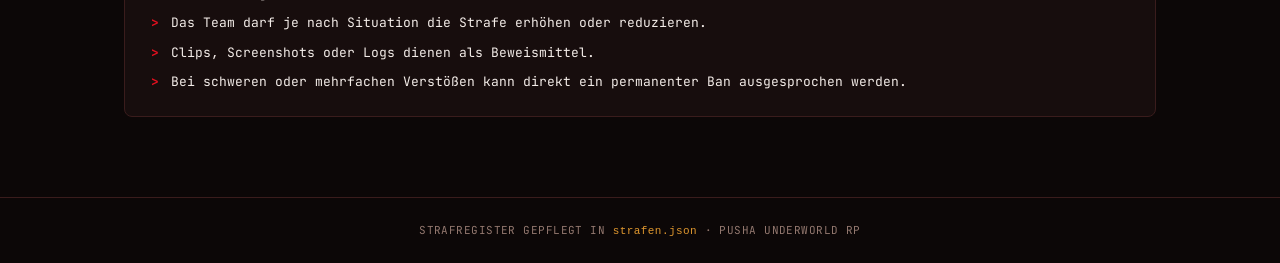
==== commit f06e4bc0: "Add files via upload" ====
--- a/regelwerk.html
+++ b/regelwerk.html
@@ -24,9 +24,15 @@
     <span>PUSHA <em>UNDERWORLD RP</em></span>
   </a>
   <div class="topnav-links">
-    <a href="index.html">Startseite</a>
+    <a href="index.html">Start</a>
+    <a href="index.html#philosophie">Philosophie</a>
+    <a href="index.html#geschichte">Geschichte</a>
     <a href="regelwerk.html" class="is-active">Regelwerk</a>
-    <a href="#" id="navAdminBtn">Admin</a>
+    <a href="index.html#team">Team</a>
+    <a href="impressum.html">Impressum</a>
+  </div>
+  <div class="topnav-actions always-visible">
+    <a href="#" id="navAdminBtn" class="nav-pill">⚙ ADMIN</a>
   </div>
 </nav>
 
--- a/style.css
+++ b/style.css
@@ -1213,3 +1213,283 @@
   letter-spacing: .04em;
 }
 .footer-links a:hover{ color: var(--pink); }
+
+/* ══════════════════════════════════════════════════════════════
+   NAV — Actions (Online-Counter, Entbannung)
+   ══════════════════════════════════════════════════════════════ */
+.topnav-actions{ display: flex; align-items: center; gap: 10px; }
+.nav-pill{
+  display: inline-flex; align-items: center; gap: 7px;
+  font-family: var(--mono);
+  font-size: 11px;
+  letter-spacing: .04em;
+  text-transform: uppercase;
+  color: var(--text);
+  text-decoration: none;
+  background: var(--panel);
+  border: 1px solid var(--line);
+  padding: 8px 13px;
+  border-radius: 20px;
+  transition: border-color .15s ease;
+}
+.nav-pill:hover{ border-color: var(--cyan); }
+.nav-pill strong{ color: var(--cyan); font-weight: 700; }
+.pill-dot{
+  width: 6px; height: 6px; border-radius: 50%;
+  background: #3ecb6e;
+  box-shadow: 0 0 6px #3ecb6e;
+}
+.nav-pill-alert{
+  border-color: var(--pink);
+  color: var(--pink);
+}
+.nav-pill-alert:hover{ background: rgba(227,16,31,.08); }
+
+@media (max-width: 900px){
+  .topnav-actions{ display: none; }
+  .topnav-actions.always-visible{ display: flex; }
+}
+
+/* ══════════════════════════════════════════════════════════════
+   HERO — Tagline + Server-Status-Karte
+   ══════════════════════════════════════════════════════════════ */
+.site-hero-tagline{
+  font-family: var(--mono);
+  font-size: 12.5px;
+  letter-spacing: .14em;
+  color: var(--cyan);
+  text-transform: uppercase;
+  margin: 18px 0 0;
+}
+.site-hero-sub{ margin-top: 10px; }
+
+.server-status-card{
+  max-width: 380px;
+  margin: 40px auto 0;
+  background: var(--panel);
+  border: 1px solid var(--line);
+  border-radius: 10px;
+  padding: 18px 20px;
+  text-align: left;
+}
+.server-status-head{
+  display: flex; align-items: center; gap: 12px;
+  margin-bottom: 16px;
+}
+.server-status-head img{ width: 34px; height: 34px; object-fit: contain; }
+.server-status-head strong{
+  display: block;
+  font-family: var(--display);
+  text-transform: uppercase;
+  font-size: 14px;
+  letter-spacing: .01em;
+}
+.status-live{
+  display: flex; align-items: center; gap: 6px;
+  font-family: var(--mono);
+  font-size: 10.5px;
+  color: #3ecb6e;
+  letter-spacing: .06em;
+  margin-top: 3px;
+}
+.status-dot{
+  width: 6px; height: 6px; border-radius: 50%;
+  background: #3ecb6e;
+  box-shadow: 0 0 6px #3ecb6e;
+}
+.status-row{
+  display: flex; justify-content: space-between;
+  font-family: var(--mono);
+  font-size: 11px;
+  color: var(--muted);
+  letter-spacing: .04em;
+  margin-bottom: 8px;
+}
+.status-row span:last-child{ color: var(--text); }
+.status-track{
+  height: 7px;
+  background: var(--panel-2);
+  border-radius: 4px;
+  overflow: hidden;
+}
+.status-fill{
+  height: 100%;
+  width: 0%;
+  background: linear-gradient(90deg, var(--pink), var(--cyan));
+  border-radius: 4px;
+  transition: width .6s ease;
+}
+
+/* ══════════════════════════════════════════════════════════════
+   INFO KACHELN (Regelwerk / Server Info / Downloads)
+   ══════════════════════════════════════════════════════════════ */
+.info-section{ padding-top: 56px; }
+.info-grid{
+  display: grid;
+  grid-template-columns: repeat(auto-fit, minmax(260px, 1fr));
+  gap: 16px;
+}
+.info-card{
+  background: var(--panel);
+  border: 1px solid var(--line);
+  border-radius: 10px;
+  padding: 26px;
+}
+.info-card-head{
+  display: flex; align-items: center; gap: 12px;
+  margin-bottom: 12px;
+}
+.info-icon{ font-size: 22px; }
+.info-card h3{
+  font-family: var(--display);
+  text-transform: uppercase;
+  font-size: 18px;
+  margin: 0;
+  letter-spacing: .01em;
+}
+.info-card > p{
+  color: var(--muted);
+  font-size: 13.5px;
+  line-height: 1.55;
+  margin: 0 0 14px;
+}
+.info-highlight{ color: var(--cyan) !important; }
+.info-list{
+  list-style: none;
+  margin: 0 0 16px;
+  padding: 0;
+  display: flex; flex-direction: column;
+}
+.info-list li{
+  font-size: 13px;
+  color: var(--text);
+  padding: 9px 0;
+  border-top: 1px solid var(--line);
+  position: relative;
+  padding-left: 16px;
+}
+.info-list li:first-child{ border-top: none; }
+.info-list li::before{
+  content: '›';
+  position: absolute; left: 0;
+  color: var(--pink);
+  font-weight: 700;
+}
+.info-list.link-list li::before{ content: '↓'; }
+.info-list.link-list a{
+  color: var(--text);
+  text-decoration: none;
+}
+.info-list.link-list a:hover{ color: var(--cyan); }
+.info-link{
+  display: inline-block;
+  font-family: var(--mono);
+  font-size: 12px;
+  color: var(--pink);
+  text-decoration: none;
+  letter-spacing: .03em;
+}
+.info-link:hover{ color: var(--cyan); }
+
+/* ══════════════════════════════════════════════════════════════
+   TEAM
+   ══════════════════════════════════════════════════════════════ */
+.team-grid{
+  display: grid;
+  grid-template-columns: repeat(auto-fit, minmax(160px, 1fr));
+  gap: 14px;
+  margin-top: 8px;
+}
+.team-card{
+  background: var(--panel);
+  border: 1px solid var(--line);
+  border-radius: 10px;
+  padding: 24px 16px;
+  text-align: center;
+}
+.team-avatar{
+  width: 52px; height: 52px;
+  margin: 0 auto 12px;
+  display: flex; align-items: center; justify-content: center;
+  font-size: 22px;
+  background: var(--panel-2);
+  border: 1px solid var(--line);
+  border-radius: 50%;
+}
+.team-card strong{
+  display: block;
+  font-family: var(--display);
+  text-transform: uppercase;
+  font-size: 13.5px;
+  letter-spacing: .01em;
+}
+.team-card span{
+  display: block;
+  margin-top: 4px;
+  font-size: 12px;
+  color: var(--muted);
+}
+
+/* ══════════════════════════════════════════════════════════════
+   COMMUNITY GALERIE
+   ══════════════════════════════════════════════════════════════ */
+.gallery-scroll{
+  display: flex;
+  gap: 14px;
+  overflow-x: auto;
+  padding: 8px 2px 12px;
+  margin-top: 24px;
+  scroll-snap-type: x proximity;
+}
+.gallery-tile{
+  flex: 0 0 auto;
+  width: 280px;
+  height: 180px;
+  border-radius: 10px;
+  background:
+    linear-gradient(135deg, rgba(227,16,31,.18), rgba(224,152,47,.1)),
+    var(--panel);
+  border: 1px solid var(--line);
+  display: flex; align-items: center; justify-content: center;
+  scroll-snap-align: start;
+}
+.gallery-tile span{
+  font-family: var(--mono);
+  font-size: 11.5px;
+  color: var(--muted);
+  text-transform: uppercase;
+  letter-spacing: .04em;
+}
+.gallery-scroll::-webkit-scrollbar{ height: 6px; }
+.gallery-scroll::-webkit-scrollbar-thumb{ background: var(--line); border-radius: 3px; }
+
+/* ══════════════════════════════════════════════════════════════
+   IMPRESSUM / LEGAL
+   ══════════════════════════════════════════════════════════════ */
+.legal-block{ max-width: 68ch; }
+.legal-block h3{
+  font-family: var(--display);
+  text-transform: uppercase;
+  font-size: 15px;
+  letter-spacing: .01em;
+  color: var(--cyan);
+  margin: 28px 0 8px;
+}
+.legal-block h3:first-child{ margin-top: 0; }
+.legal-block p{
+  color: var(--text);
+  font-size: 14px;
+  line-height: 1.7;
+  margin: 0;
+}
+.legal-hint{
+  margin-top: 28px !important;
+  padding: 14px 16px;
+  background: var(--panel);
+  border: 1px solid var(--line);
+  border-left: 3px solid var(--pink);
+  border-radius: 6px;
+  color: var(--muted) !important;
+  font-size: 12.5px !important;
+  line-height: 1.6 !important;
+}
